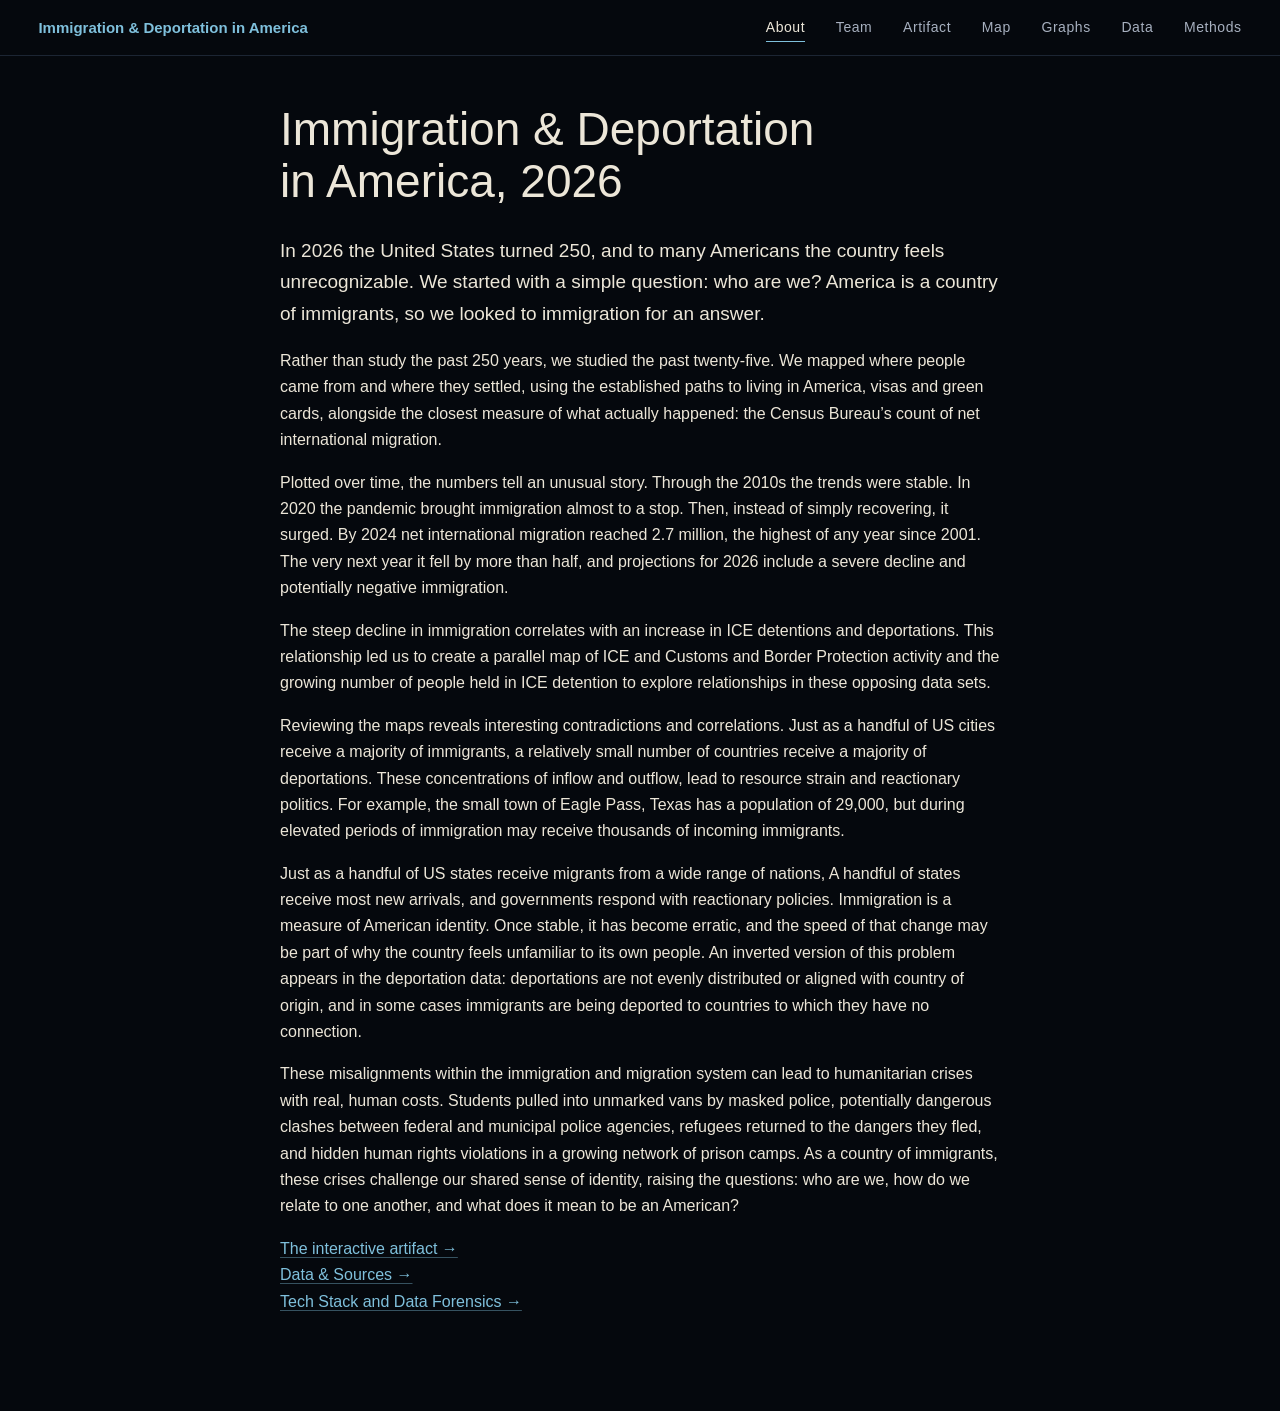
==== index.html @ 5c8be0b8 "Who Are We, at 250: project website Co-Authored-By: Claude Opus 5.5 <noreply@anthropic.com>" ====
<!doctype html>
<html lang="en"><head><meta charset="utf-8"><meta name="viewport" content="width=device-width,initial-scale=1">
<title>Immigration &amp; Deportation in America, 2026</title>
<meta name="description" content="Twenty-five years of immigration and deportation in the United States, mapped and graphed from government data.">
<link rel="stylesheet" href="css/site.css?v=20261010b"></head><body>
<nav class="nav" aria-label="Site"><a class="brand" href="index.html">Immigration &amp; Deportation in America</a>
<ul><li><a class="link" href="index.html" aria-current="page">About</a></li><li><a class="link" href="team.html">Team</a></li><li><a class="link" href="artifact.html">Artifact</a></li><li><a class="link" href="map.html">Map</a></li><li><a class="link" href="graphs.html">Graphs</a></li><li><a class="link" href="data.html">Data</a></li><li><a class="link" href="methods.html">Methods</a></li></ul></nav>
<main class="page">
<h1>Immigration &amp; Deportation in America, 2026</h1>

<p class="lede">In 2026 the United States turned 250, and to many Americans the country feels unrecognizable. We started with a simple question: who are we? America is a country of immigrants, so we looked to immigration for an answer.</p>
<p>Rather than study the past 250 years, we studied the past twenty-five. We mapped where people came from and where they settled, using the established paths to living in America, visas and green cards, alongside the closest measure of what actually happened: the Census Bureau’s count of net international migration.</p>
<p>Plotted over time, the numbers tell an unusual story. Through the 2010s the trends were stable. In 2020 the pandemic brought immigration almost to a stop. Then, instead of simply recovering, it surged. By 2024 net international migration reached 2.7 million, the highest of any year since 2001. The very next year it fell by more than half, and projections for 2026 include a severe decline and potentially negative immigration.</p>
<p>The steep decline in immigration correlates with an increase in ICE detentions and deportations. This relationship led us to create a parallel map of ICE and Customs and Border Protection activity and the growing number of people held in ICE detention to explore relationships in these opposing data sets.</p>
<p>Reviewing the maps reveals interesting contradictions and correlations. Just as a handful of US cities receive a majority of immigrants, a relatively small number of countries receive a majority of deportations. These concentrations of inflow and outflow, lead to resource strain and reactionary politics. For example, the small town of Eagle Pass, Texas has a population of 29,000, but during elevated periods of immigration may receive thousands of incoming immigrants.</p>
<p>Just as a handful of US states receive migrants from a wide range of nations, A handful of states receive most new arrivals, and governments respond with reactionary policies. Immigration is a measure of American identity. Once stable, it has become erratic, and the speed of that change may be part of why the country feels unfamiliar to its own people. An inverted version of this problem appears in the deportation data: deportations are not evenly distributed or aligned with country of origin, and in some cases immigrants are being deported to countries to which they have no connection.</p>
<p>These misalignments within the immigration and migration system can lead to humanitarian crises with real, human costs. Students pulled into unmarked vans by masked police, potentially dangerous clashes between federal and municipal police agencies, refugees returned to the dangers they fled, and hidden human rights violations in a growing network of prison camps. As a country of immigrants, these crises challenge our shared sense of identity, raising the questions: who are we, how do we relate to one another, and what does it mean to be an American?</p>

<p><a href="artifact.html">The interactive artifact →</a><br><a href="data.html">Data &amp; Sources →</a><br><a href="methods.html">Tech Stack and Data Forensics →</a></p>
</main>
</body></html>
---- css/site.css ----
/* Shared by every page: type, colours and the navbar. Every page is dark like the artifact: near-black ground,
   warm white text, the artifact's blue for headings and accents. */
:root{--font:'Century Gothic', CenturyGothic, AppleGothic, 'URW Gothic', sans-serif;--red:#7fc0dc;--blue:#7fc0dc;--blue2:#3d8fb3;
  --bg:#05080d;--ink:#ece6d8;--ink2:#a7b0bf;--ink3:#66738a;--rule:#1c2533;--nav-h:56px}
body.dark{--bg:#05080d;--ink:#ece6d8;--ink2:#a7b0bf;--ink3:#66738a;--rule:#1c2533}
*,*::before,*::after{box-sizing:border-box}
html,body{margin:0}
body{background:var(--bg);color:var(--ink);font:300 16px/1.65 var(--font)}
a{color:inherit}
.page a{color:var(--blue);text-decoration-color:rgba(127,192,220,.4);text-underline-offset:3px}
.page a:hover{text-decoration-color:var(--blue)}
[hidden]{display:none!important}

/* ---- navbar: the site's name on the left, the pages on the right */
.nav{position:fixed;inset:0 0 auto 0;z-index:100;height:var(--nav-h);display:flex;align-items:center;justify-content:space-between;gap:16px;
  padding:0 clamp(16px,3vw,40px);background:var(--bg);border-bottom:1px solid var(--rule)}
.nav .brand{font:700 15px/1.2 var(--font);color:var(--blue);text-decoration:none;white-space:nowrap;overflow:hidden;text-overflow:ellipsis;min-width:0}
.nav ul{display:flex;gap:clamp(14px,2.4vw,32px);list-style:none;margin:0;padding:0}
.nav a.link{font:400 14px/1 var(--font);letter-spacing:.04em;text-decoration:none;color:var(--ink2);padding:6px 0;border-bottom:1px solid transparent}
.nav a.link:hover{color:var(--ink)}
.nav a.link[aria-current=page]{color:var(--ink);border-bottom-color:var(--blue)}
.nav a:focus-visible{outline:2px solid var(--blue);outline-offset:4px}
@media (max-width:620px){.nav .brand{font-size:13px}.nav ul{gap:12px}.nav a.link{font-size:13px}}
@media (max-width:500px){.nav .brand{display:none}.nav{justify-content:center}}   /* seven pages: on a phone the links get the whole bar */

/* ---- text pages (About, Team, Data, Methods): one readable column under the navbar */
.page{max-width:760px;margin:0 auto;padding:calc(var(--nav-h) + 48px) 20px 80px}
.page h1{font:400 clamp(30px,4.4vw,46px)/1.12 var(--font);color:var(--ink);margin:0 0 28px;text-wrap:balance}
.page h2{font:400 clamp(20px,2.4vw,26px)/1.25 var(--font);color:var(--blue);margin:48px 0 14px}
.page h3{font:700 15px/1.4 var(--font);color:var(--ink);margin:26px 0 6px}
.page p{margin:0 0 1em}
.page ul{margin:0 0 1em;padding-left:1.2em}.page li{margin:0 0 .5em}
.page .lede{font-size:19px;color:var(--ink)}
.page b,.page strong{font-weight:700;color:var(--ink)}
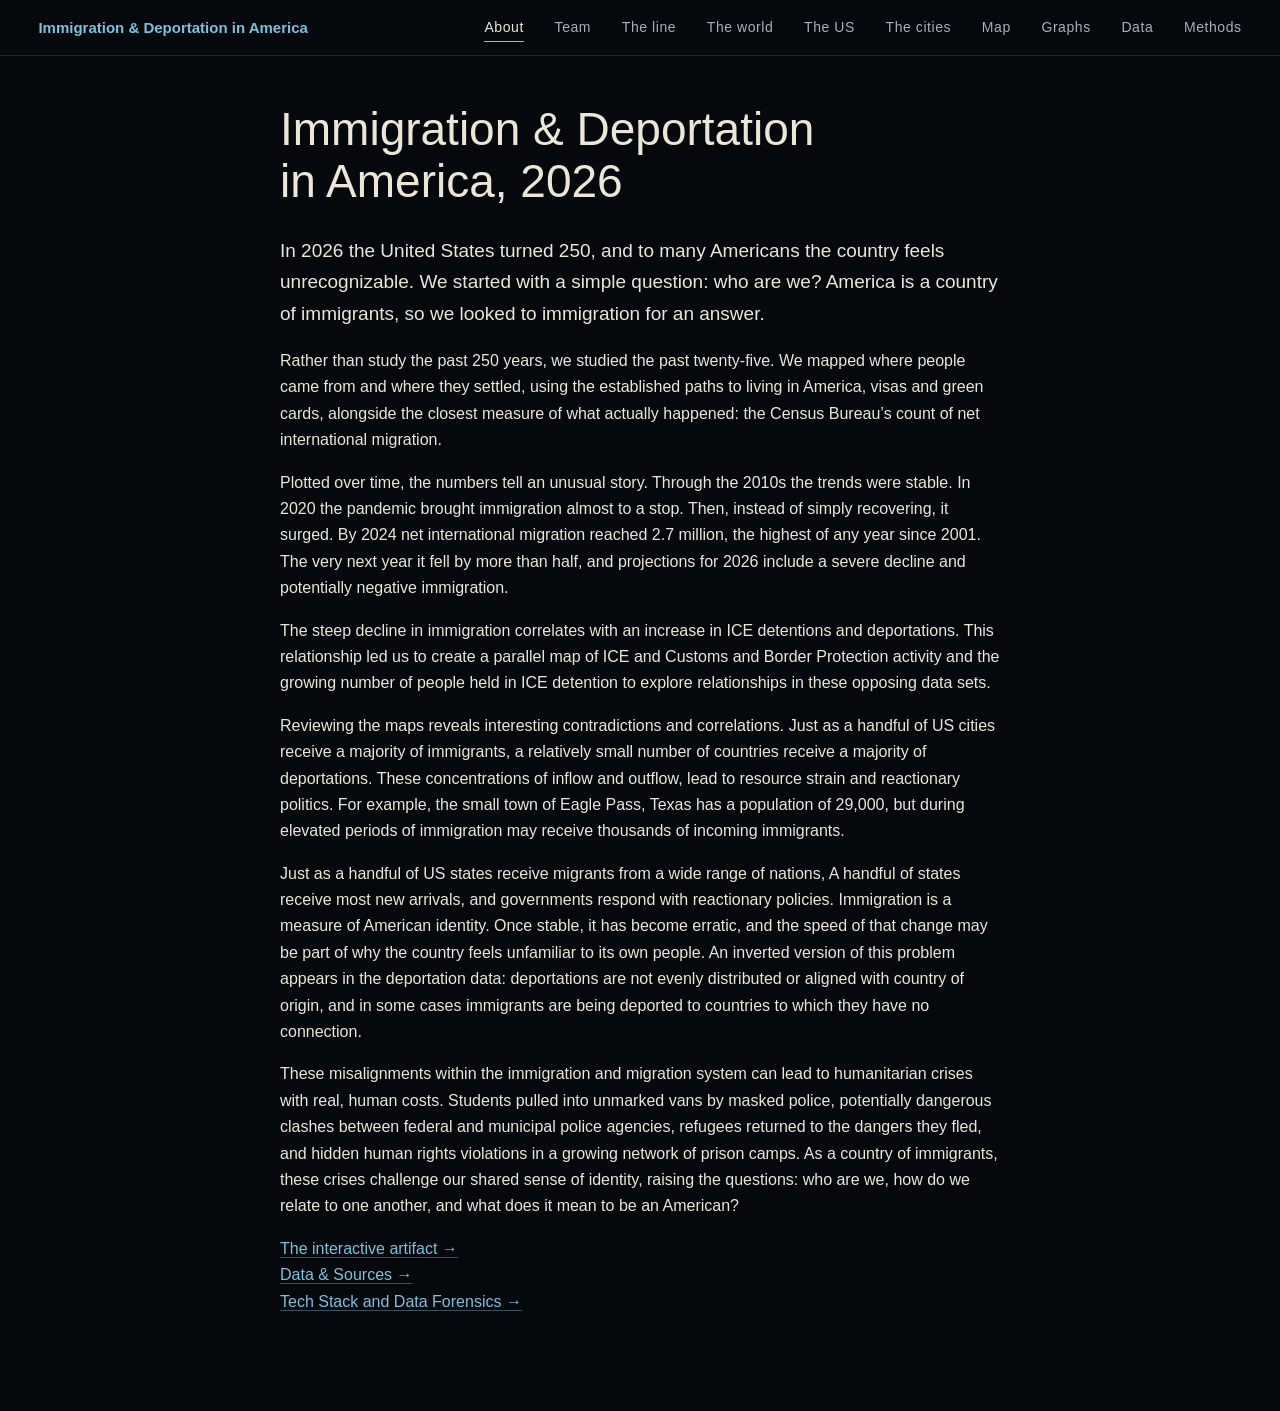
==== commit cff883f0: "One site: the artifact's chapters live in the site navbar, the artifact page uses the same navbar, s" ====
--- a/index.html
+++ b/index.html
@@ -2,9 +2,9 @@
 <html lang="en"><head><meta charset="utf-8"><meta name="viewport" content="width=device-width,initial-scale=1">
 <title>Immigration &amp; Deportation in America, 2026</title>
 <meta name="description" content="Twenty-five years of immigration and deportation in the United States, mapped and graphed from government data.">
-<link rel="stylesheet" href="css/site.css?v=20261010b"></head><body>
-<nav class="nav" aria-label="Site"><a class="brand" href="index.html">Immigration &amp; Deportation in America</a>
-<ul><li><a class="link" href="index.html" aria-current="page">About</a></li><li><a class="link" href="team.html">Team</a></li><li><a class="link" href="artifact.html">Artifact</a></li><li><a class="link" href="map.html">Map</a></li><li><a class="link" href="graphs.html">Graphs</a></li><li><a class="link" href="data.html">Data</a></li><li><a class="link" href="methods.html">Methods</a></li></ul></nav>
+<link rel="stylesheet" href="css/site.css?v=20261027a"></head><body>
+<nav class="nav" aria-label="Site"><a class="back" href="https://anqiwang.framer.website/all-projects" hidden>← Portfolio</a><a class="brand" href="index.html">Immigration &amp; Deportation in America</a>
+<ul><li><a class="link" href="index.html" aria-current="page">About</a></li><li><a class="link" href="team.html">Team</a></li><li><a class="link" href="artifact.html#line" data-c="line">The line</a></li><li><a class="link" href="artifact.html#world" data-c="world">The world</a></li><li><a class="link" href="artifact.html#us" data-c="us">The US</a></li><li><a class="link" href="artifact.html#city" data-c="city">The cities</a></li><li><a class="link" href="map.html">Map</a></li><li><a class="link" href="graphs.html">Graphs</a></li><li><a class="link" href="data.html">Data</a></li><li><a class="link" href="methods.html">Methods</a></li></ul></nav><script>/* a visitor who came from the portfolio keeps a way back to it on every page */(function(){try{if(/anqiwang\.framer\.website/.test(document.referrer))sessionStorage.setItem("wawFromPortfolio","1");if(sessionStorage.getItem("wawFromPortfolio"))document.querySelector(".nav .back").hidden=false}catch(e){}})()</script>
 <main class="page">
 <h1>Immigration &amp; Deportation in America, 2026</h1>
 
--- a/css/site.css
+++ b/css/site.css
@@ -20,8 +20,13 @@
 .nav a.link:hover{color:var(--ink)}
 .nav a.link[aria-current=page]{color:var(--ink);border-bottom-color:var(--blue)}
 .nav a:focus-visible{outline:2px solid var(--blue);outline-offset:4px}
-@media (max-width:620px){.nav .brand{font-size:13px}.nav ul{gap:12px}.nav a.link{font-size:13px}}
-@media (max-width:500px){.nav .brand{display:none}.nav{justify-content:center}}   /* seven pages: on a phone the links get the whole bar */
+.nav{justify-content:flex-start}.nav .brand{margin-right:auto}
+.nav .back{flex:none;font:400 13px/1 var(--font);letter-spacing:.04em;color:var(--ink);text-decoration:none;padding:7px 12px;border:1px solid rgba(236,230,216,.28);border-radius:99px;transition:background .25s,color .25s}
+.nav .back:hover{background:var(--ink);color:var(--bg)}
+.nav ul{flex:none}
+@media (max-width:1240px){.nav .brand{display:none}.nav ul{margin-left:auto}}   /* ten links: below this width the links get the bar */
+@media (max-width:760px){.nav{gap:12px}.nav ul{flex:1 1 auto;min-width:0;gap:16px;overflow-x:auto;scrollbar-width:none;-webkit-mask-image:linear-gradient(90deg,#000 88%,transparent)}.nav ul::-webkit-scrollbar{display:none}
+  .nav a.link{font-size:13px;white-space:nowrap}.nav .back{font-size:12px;padding:6px 10px}}
 
 /* ---- text pages (About, Team, Data, Methods): one readable column under the navbar */
 .page{max-width:760px;margin:0 auto;padding:calc(var(--nav-h) + 48px) 20px 80px}
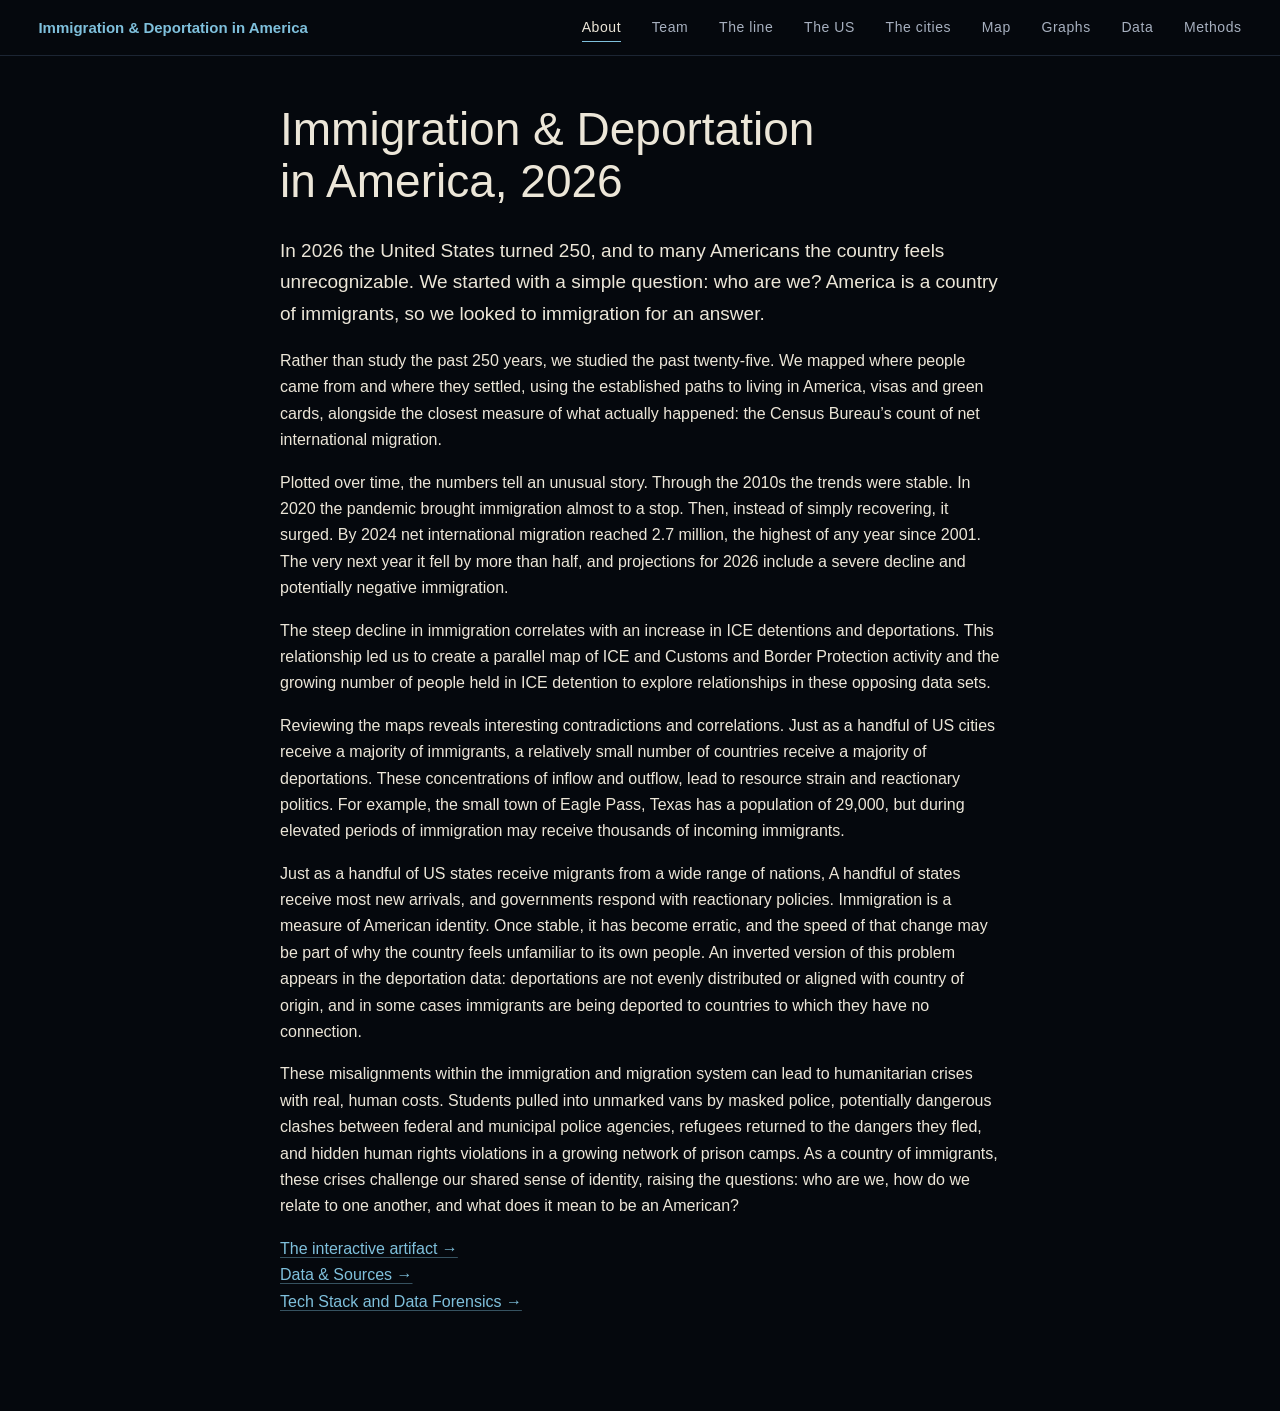
==== commit 751479f4: "Navbar: drop The world; Map's World tab covers the same globe Co-Authored-By: Claude Opus 5.5 <norep" ====
--- a/index.html
+++ b/index.html
@@ -4,7 +4,7 @@
 <meta name="description" content="Twenty-five years of immigration and deportation in the United States, mapped and graphed from government data.">
 <link rel="stylesheet" href="css/site.css?v=20261027a"></head><body>
 <nav class="nav" aria-label="Site"><a class="back" href="https://anqiwang.framer.website/all-projects" hidden>← Portfolio</a><a class="brand" href="index.html">Immigration &amp; Deportation in America</a>
-<ul><li><a class="link" href="index.html" aria-current="page">About</a></li><li><a class="link" href="team.html">Team</a></li><li><a class="link" href="artifact.html#line" data-c="line">The line</a></li><li><a class="link" href="artifact.html#world" data-c="world">The world</a></li><li><a class="link" href="artifact.html#us" data-c="us">The US</a></li><li><a class="link" href="artifact.html#city" data-c="city">The cities</a></li><li><a class="link" href="map.html">Map</a></li><li><a class="link" href="graphs.html">Graphs</a></li><li><a class="link" href="data.html">Data</a></li><li><a class="link" href="methods.html">Methods</a></li></ul></nav><script>/* a visitor who came from the portfolio keeps a way back to it on every page */(function(){try{if(/anqiwang\.framer\.website/.test(document.referrer))sessionStorage.setItem("wawFromPortfolio","1");if(sessionStorage.getItem("wawFromPortfolio"))document.querySelector(".nav .back").hidden=false}catch(e){}})()</script>
+<ul><li><a class="link" href="index.html" aria-current="page">About</a></li><li><a class="link" href="team.html">Team</a></li><li><a class="link" href="artifact.html#line" data-c="line">The line</a></li><li><a class="link" href="artifact.html#us" data-c="us">The US</a></li><li><a class="link" href="artifact.html#city" data-c="city">The cities</a></li><li><a class="link" href="map.html">Map</a></li><li><a class="link" href="graphs.html">Graphs</a></li><li><a class="link" href="data.html">Data</a></li><li><a class="link" href="methods.html">Methods</a></li></ul></nav><script>/* a visitor who came from the portfolio keeps a way back to it on every page */(function(){try{if(/anqiwang\.framer\.website/.test(document.referrer))sessionStorage.setItem("wawFromPortfolio","1");if(sessionStorage.getItem("wawFromPortfolio"))document.querySelector(".nav .back").hidden=false}catch(e){}})()</script>
 <main class="page">
 <h1>Immigration &amp; Deportation in America, 2026</h1>
 
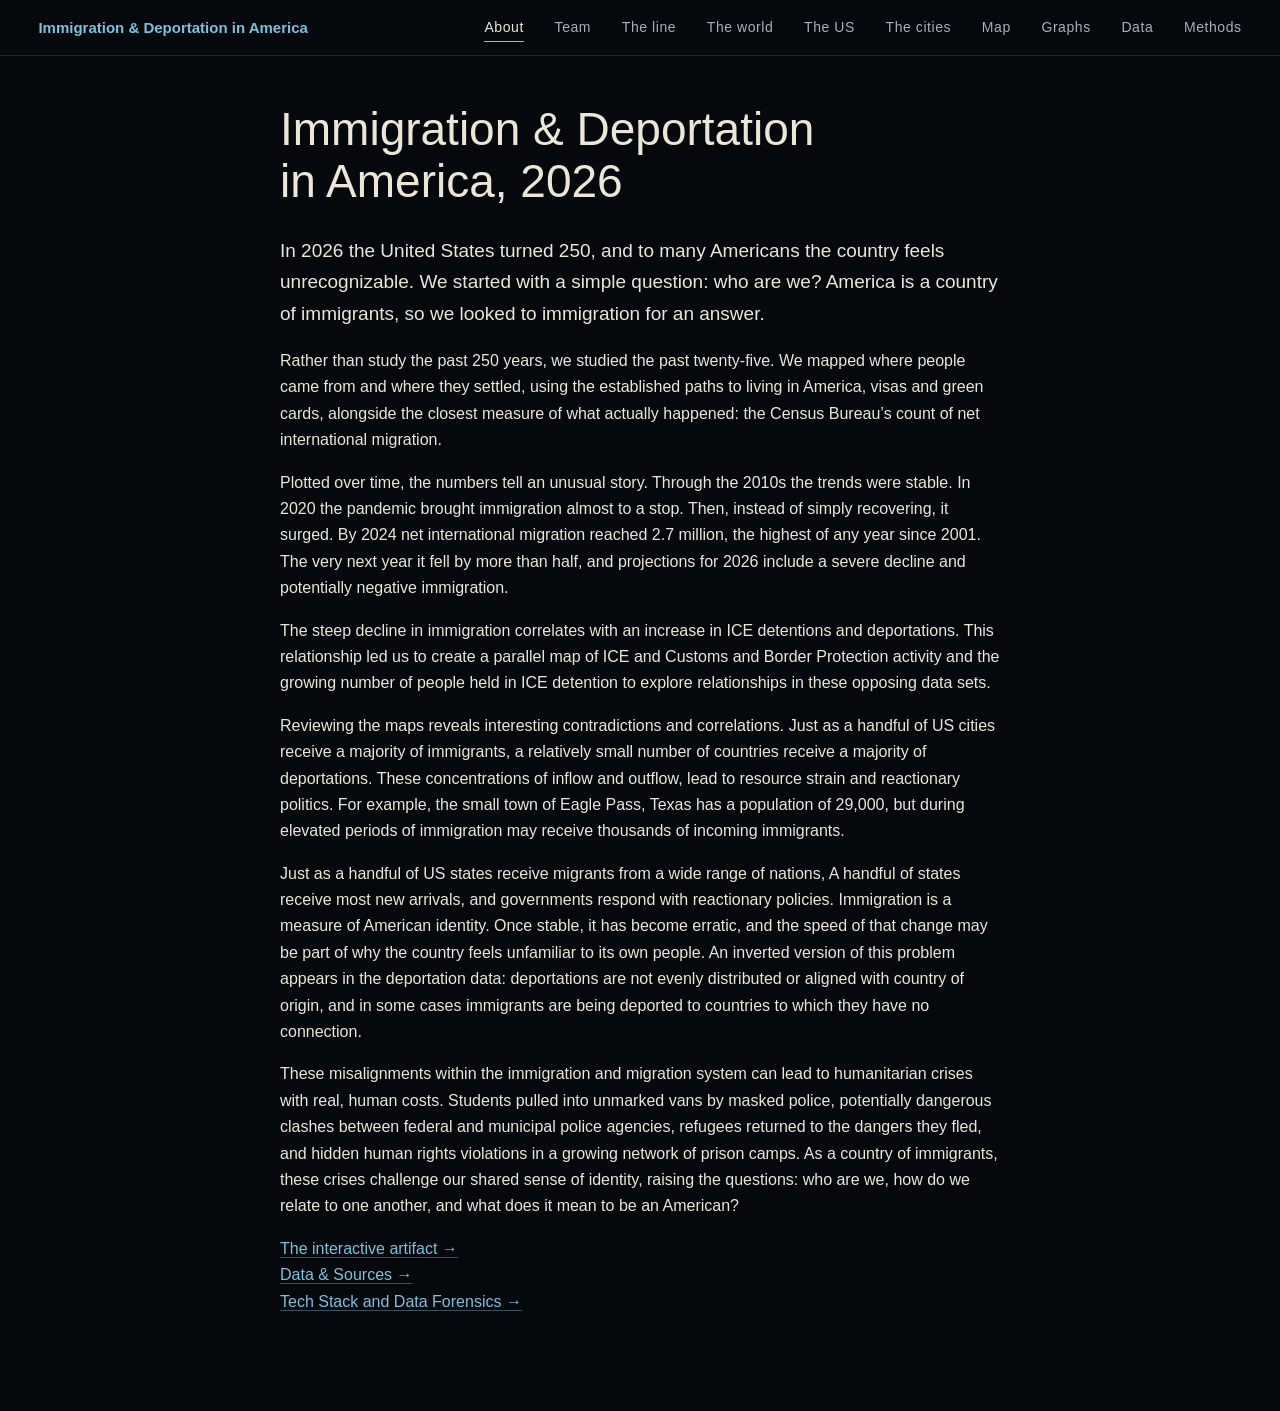
==== commit a643c9e8: "Revert "Navbar: drop The world; Map's World tab covers the same globe" This reverts commit 751479f47" ====
--- a/index.html
+++ b/index.html
@@ -4,7 +4,7 @@
 <meta name="description" content="Twenty-five years of immigration and deportation in the United States, mapped and graphed from government data.">
 <link rel="stylesheet" href="css/site.css?v=20261027a"></head><body>
 <nav class="nav" aria-label="Site"><a class="back" href="https://anqiwang.framer.website/all-projects" hidden>← Portfolio</a><a class="brand" href="index.html">Immigration &amp; Deportation in America</a>
-<ul><li><a class="link" href="index.html" aria-current="page">About</a></li><li><a class="link" href="team.html">Team</a></li><li><a class="link" href="artifact.html#line" data-c="line">The line</a></li><li><a class="link" href="artifact.html#us" data-c="us">The US</a></li><li><a class="link" href="artifact.html#city" data-c="city">The cities</a></li><li><a class="link" href="map.html">Map</a></li><li><a class="link" href="graphs.html">Graphs</a></li><li><a class="link" href="data.html">Data</a></li><li><a class="link" href="methods.html">Methods</a></li></ul></nav><script>/* a visitor who came from the portfolio keeps a way back to it on every page */(function(){try{if(/anqiwang\.framer\.website/.test(document.referrer))sessionStorage.setItem("wawFromPortfolio","1");if(sessionStorage.getItem("wawFromPortfolio"))document.querySelector(".nav .back").hidden=false}catch(e){}})()</script>
+<ul><li><a class="link" href="index.html" aria-current="page">About</a></li><li><a class="link" href="team.html">Team</a></li><li><a class="link" href="artifact.html#line" data-c="line">The line</a></li><li><a class="link" href="artifact.html#world" data-c="world">The world</a></li><li><a class="link" href="artifact.html#us" data-c="us">The US</a></li><li><a class="link" href="artifact.html#city" data-c="city">The cities</a></li><li><a class="link" href="map.html">Map</a></li><li><a class="link" href="graphs.html">Graphs</a></li><li><a class="link" href="data.html">Data</a></li><li><a class="link" href="methods.html">Methods</a></li></ul></nav><script>/* a visitor who came from the portfolio keeps a way back to it on every page */(function(){try{if(/anqiwang\.framer\.website/.test(document.referrer))sessionStorage.setItem("wawFromPortfolio","1");if(sessionStorage.getItem("wawFromPortfolio"))document.querySelector(".nav .back").hidden=false}catch(e){}})()</script>
 <main class="page">
 <h1>Immigration &amp; Deportation in America, 2026</h1>
 
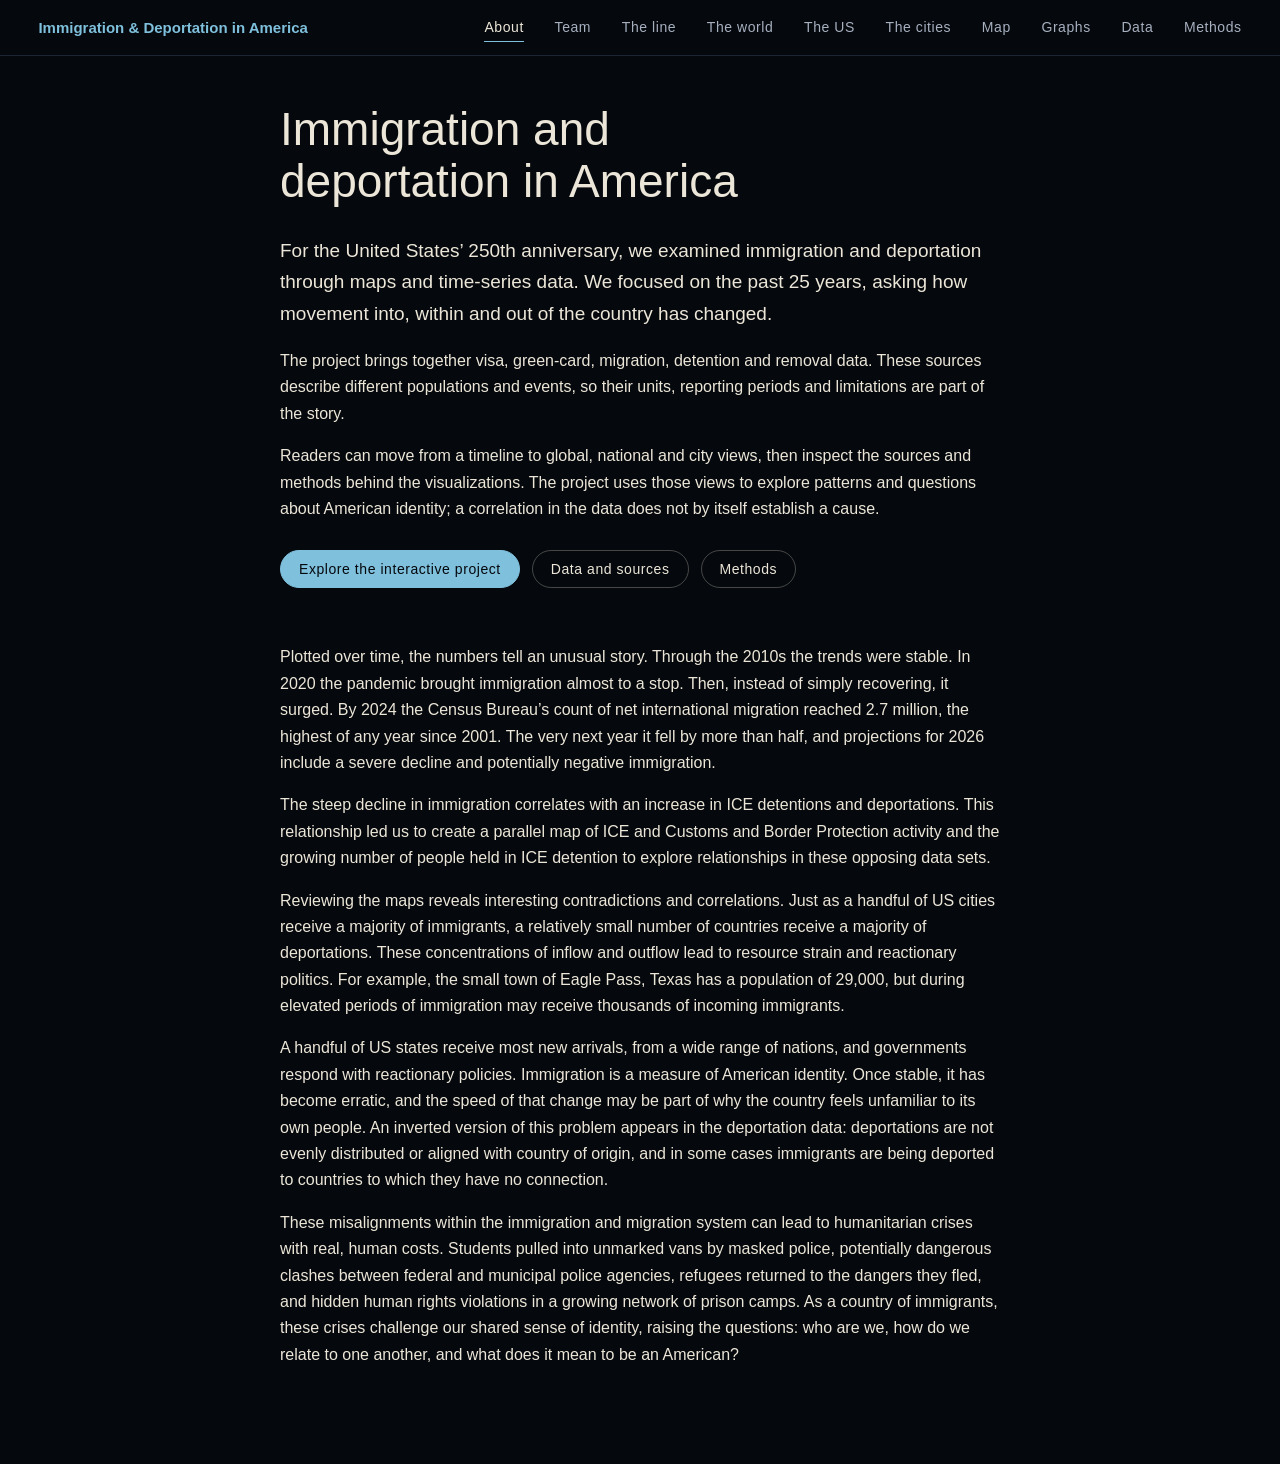
==== commit fe4df83f: "Copy update: new About introduction, Anqi's bio, Methods process prose - About: new heading, three-p" ====
--- a/index.html
+++ b/index.html
@@ -2,20 +2,29 @@
 <html lang="en"><head><meta charset="utf-8"><meta name="viewport" content="width=device-width,initial-scale=1">
 <title>Immigration &amp; Deportation in America, 2026</title>
 <meta name="description" content="Twenty-five years of immigration and deportation in the United States, mapped and graphed from government data.">
-<link rel="stylesheet" href="css/site.css?v=20261027a"></head><body>
+<link rel="stylesheet" href="css/site.css?v=20261027a">
+<style>
+.page .actions{display:flex;flex-wrap:wrap;gap:12px;margin:28px 0 56px}
+.page .actions a.btn{font:400 14px/1 var(--font);letter-spacing:.04em;text-decoration:none;color:var(--ink);padding:11px 18px;border:1px solid rgba(236,230,216,.28);border-radius:99px;transition:background .25s,color .25s,border-color .25s}
+.page .actions a.btn.primary{background:var(--blue);border-color:var(--blue);color:var(--bg)}
+.page .actions a.btn:hover{background:var(--ink);border-color:var(--ink);color:var(--bg)}
+.page .actions a.btn:focus-visible{outline:2px solid var(--blue);outline-offset:3px}
+</style></head><body>
 <nav class="nav" aria-label="Site"><a class="back" href="https://anqiwang.framer.website/all-projects" hidden>← Portfolio</a><a class="brand" href="index.html">Immigration &amp; Deportation in America</a>
 <ul><li><a class="link" href="index.html" aria-current="page">About</a></li><li><a class="link" href="team.html">Team</a></li><li><a class="link" href="artifact.html#line" data-c="line">The line</a></li><li><a class="link" href="artifact.html#world" data-c="world">The world</a></li><li><a class="link" href="artifact.html#us" data-c="us">The US</a></li><li><a class="link" href="artifact.html#city" data-c="city">The cities</a></li><li><a class="link" href="map.html">Map</a></li><li><a class="link" href="graphs.html">Graphs</a></li><li><a class="link" href="data.html">Data</a></li><li><a class="link" href="methods.html">Methods</a></li></ul></nav><script>/* a visitor who came from the portfolio keeps a way back to it on every page */(function(){try{if(/anqiwang\.framer\.website/.test(document.referrer))sessionStorage.setItem("wawFromPortfolio","1");if(sessionStorage.getItem("wawFromPortfolio"))document.querySelector(".nav .back").hidden=false}catch(e){}})()</script>
 <main class="page">
-<h1>Immigration &amp; Deportation in America, 2026</h1>
+<h1>Immigration and deportation in America</h1>
 
-<p class="lede">In 2026 the United States turned 250, and to many Americans the country feels unrecognizable. We started with a simple question: who are we? America is a country of immigrants, so we looked to immigration for an answer.</p>
-<p>Rather than study the past 250 years, we studied the past twenty-five. We mapped where people came from and where they settled, using the established paths to living in America, visas and green cards, alongside the closest measure of what actually happened: the Census Bureau’s count of net international migration.</p>
-<p>Plotted over time, the numbers tell an unusual story. Through the 2010s the trends were stable. In 2020 the pandemic brought immigration almost to a stop. Then, instead of simply recovering, it surged. By 2024 net international migration reached 2.7 million, the highest of any year since 2001. The very next year it fell by more than half, and projections for 2026 include a severe decline and potentially negative immigration.</p>
+<p class="lede">For the United States’ 250th anniversary, we examined immigration and deportation through maps and time-series data. We focused on the past 25 years, asking how movement into, within and out of the country has changed.</p>
+<p>The project brings together visa, green-card, migration, detention and removal data. These sources describe different populations and events, so their units, reporting periods and limitations are part of the story.</p>
+<p>Readers can move from a timeline to global, national and city views, then inspect the sources and methods behind the visualizations. The project uses those views to explore patterns and questions about American identity; a correlation in the data does not by itself establish a cause.</p>
+<p class="actions"><a class="btn primary" href="artifact.html">Explore the interactive project</a><a class="btn" href="data.html">Data and sources</a><a class="btn" href="methods.html">Methods</a></p>
+
+<p>Plotted over time, the numbers tell an unusual story. Through the 2010s the trends were stable. In 2020 the pandemic brought immigration almost to a stop. Then, instead of simply recovering, it surged. By 2024 the Census Bureau’s count of net international migration reached 2.7 million, the highest of any year since 2001. The very next year it fell by more than half, and projections for 2026 include a severe decline and potentially negative immigration.</p>
 <p>The steep decline in immigration correlates with an increase in ICE detentions and deportations. This relationship led us to create a parallel map of ICE and Customs and Border Protection activity and the growing number of people held in ICE detention to explore relationships in these opposing data sets.</p>
-<p>Reviewing the maps reveals interesting contradictions and correlations. Just as a handful of US cities receive a majority of immigrants, a relatively small number of countries receive a majority of deportations. These concentrations of inflow and outflow, lead to resource strain and reactionary politics. For example, the small town of Eagle Pass, Texas has a population of 29,000, but during elevated periods of immigration may receive thousands of incoming immigrants.</p>
-<p>Just as a handful of US states receive migrants from a wide range of nations, A handful of states receive most new arrivals, and governments respond with reactionary policies. Immigration is a measure of American identity. Once stable, it has become erratic, and the speed of that change may be part of why the country feels unfamiliar to its own people. An inverted version of this problem appears in the deportation data: deportations are not evenly distributed or aligned with country of origin, and in some cases immigrants are being deported to countries to which they have no connection.</p>
+<p>Reviewing the maps reveals interesting contradictions and correlations. Just as a handful of US cities receive a majority of immigrants, a relatively small number of countries receive a majority of deportations. These concentrations of inflow and outflow lead to resource strain and reactionary politics. For example, the small town of Eagle Pass, Texas has a population of 29,000, but during elevated periods of immigration may receive thousands of incoming immigrants.</p>
+<p>A handful of US states receive most new arrivals, from a wide range of nations, and governments respond with reactionary policies. Immigration is a measure of American identity. Once stable, it has become erratic, and the speed of that change may be part of why the country feels unfamiliar to its own people. An inverted version of this problem appears in the deportation data: deportations are not evenly distributed or aligned with country of origin, and in some cases immigrants are being deported to countries to which they have no connection.</p>
 <p>These misalignments within the immigration and migration system can lead to humanitarian crises with real, human costs. Students pulled into unmarked vans by masked police, potentially dangerous clashes between federal and municipal police agencies, refugees returned to the dangers they fled, and hidden human rights violations in a growing network of prison camps. As a country of immigrants, these crises challenge our shared sense of identity, raising the questions: who are we, how do we relate to one another, and what does it mean to be an American?</p>
 
-<p><a href="artifact.html">The interactive artifact →</a><br><a href="data.html">Data &amp; Sources →</a><br><a href="methods.html">Tech Stack and Data Forensics →</a></p>
 </main>
 </body></html>
